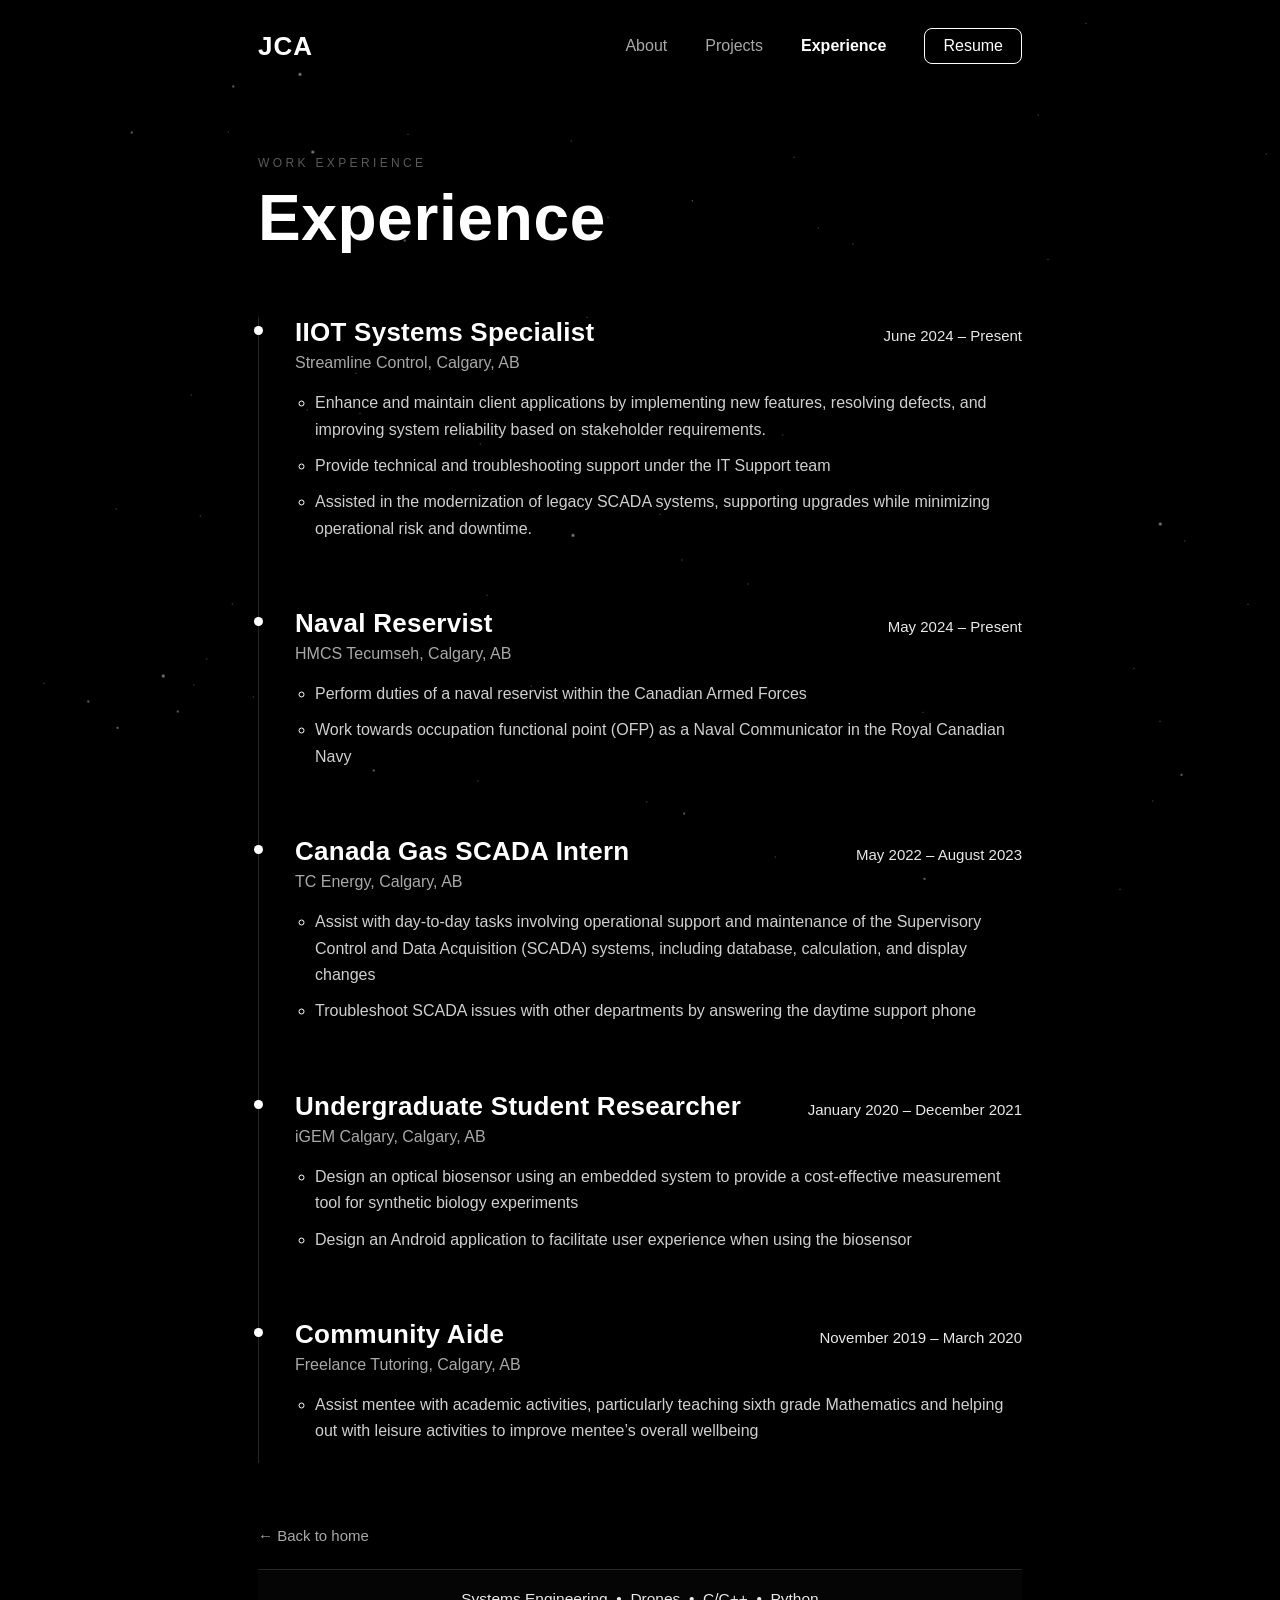
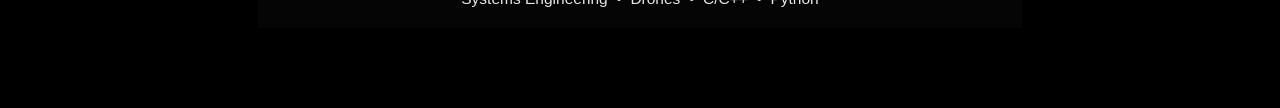
==== experience.html @ 433aab24 "Separated HTML CSS and JS scripts Separated HTML CSS and JS scripts and also added an Experience pag" ====
<!DOCTYPE html>
<html lang="en">
<head>
<meta charset="UTF-8">
<meta name="viewport" content="width=device-width, initial-scale=1.0">
<title>Experience — Cedric Acierto, E.I.T.</title>
<link rel="stylesheet" href="style.css">
</head>
<body>

  <!-- Same twinkling-star background as the landing page (fixed, behind the content) -->
  <div class="starfield" aria-hidden="true">
    <div class="layer layer-specks3" data-depth="5"></div>
    <div class="layer layer-specks" data-depth="11"></div>
    <div class="layer layer-specks2" data-depth="14"></div>
  </div>

  <div class="page-wrap">
    <nav>
      <a class="logo" href="index.html">JCA</a>
      <div class="nav-links">
        <a href="index.html#about">About</a>
        <a href="#">Projects</a>
        <a href="experience.html" class="nav-active" aria-current="page">Experience</a>
        <a class="resume-btn" href="#">Resume</a>
        <button class="burger" aria-label="Menu">&#9776;</button>
      </div>
    </nav>

    <header class="page-header">
      <p class="eyebrow">Work Experience</p>
      <h1>Experience</h1>
    </header>

    <ol class="timeline">
      <li class="role">
        <div class="role-head">
          <div>
            <h2 class="role-title">IIOT Systems Specialist</h2>
            <p class="role-org">Streamline Control, Calgary, AB</p>
          </div>
          <p class="role-date">June 2024 – Present</p>
        </div>
        <ul class="role-bullets">
          <li>Enhance and maintain client applications by implementing new features, resolving defects, and improving system reliability based on stakeholder requirements.</li>
          <li>Provide technical and troubleshooting support under the IT Support team</li>
          <li>Assisted in the modernization of legacy SCADA systems, supporting upgrades while minimizing operational risk and downtime.</li>
        </ul>
      </li>

      <li class="role">
        <div class="role-head">
          <div>
            <h2 class="role-title">Naval Reservist</h2>
            <p class="role-org">HMCS Tecumseh, Calgary, AB</p>
          </div>
          <p class="role-date">May 2024 – Present</p>
        </div>
        <ul class="role-bullets">
          <li>Perform duties of a naval reservist within the Canadian Armed Forces</li>
          <li>Work towards occupation functional point (OFP) as a Naval Communicator in the Royal Canadian Navy</li>
        </ul>
      </li>

      <li class="role">
        <div class="role-head">
          <div>
            <h2 class="role-title">Canada Gas SCADA Intern</h2>
            <p class="role-org">TC Energy, Calgary, AB</p>
          </div>
          <p class="role-date">May 2022 – August 2023</p>
        </div>
        <ul class="role-bullets">
          <li>Assist with day-to-day tasks involving operational support and maintenance of the Supervisory Control and Data Acquisition (SCADA) systems, including database, calculation, and display changes</li>
          <li>Troubleshoot SCADA issues with other departments by answering the daytime support phone</li>
        </ul>
      </li>

      <li class="role">
        <div class="role-head">
          <div>
            <h2 class="role-title">Undergraduate Student Researcher</h2>
            <p class="role-org">iGEM Calgary, Calgary, AB</p>
          </div>
          <p class="role-date">January 2020 – December 2021</p>
        </div>
        <ul class="role-bullets">
          <li>Design an optical biosensor using an embedded system to provide a cost-effective measurement tool for synthetic biology experiments</li>
          <li>Design an Android application to facilitate user experience when using the biosensor</li>
        </ul>
      </li>

      <li class="role">
        <div class="role-head">
          <div>
            <h2 class="role-title">Community Aide</h2>
            <p class="role-org">Freelance Tutoring, Calgary, AB</p>
          </div>
          <p class="role-date">November 2019 – March 2020</p>
        </div>
        <ul class="role-bullets">
          <li>Assist mentee with academic activities, particularly teaching sixth grade Mathematics and helping out with leisure activities to improve mentee’s overall wellbeing</li>
        </ul>
      </li>
    </ol>

    <footer class="exp-footer">
      <a class="back-link" href="index.html">&larr; Back to home</a>
    </footer>
    <div class="strip">Systems Engineering &nbsp;&bull;&nbsp; Drones &nbsp;&bull;&nbsp; C/C++ &nbsp;&bull;&nbsp; Python</div>
  </div>

<script src="script.js"></script>
</body>
</html>
---- style.css ----
:root { --black:#000; --white:#fff; --grey:#a8a8a8; --dim:#5a5a5a; --line:#262626; }
  * { margin:0; padding:0; box-sizing:border-box; }
  html { scroll-behavior:smooth; }
  body { background:var(--black); color:var(--white); font-family:Helvetica, Arial, sans-serif; overflow-x:hidden; }

  /* ---------- Parallax stage ---------- */
  .stage { position:relative; height:100vh; min-height:620px; overflow:hidden; }
  .layer { position:absolute; inset:-6%; will-change:transform; pointer-events:none; }

  /* Starfield: three parallax layers of individual stars, generated by the
     script at the bottom (76 stars total). NO constellation lines, shapes,
     or labels. Each star twinkles on its OWN slow timer — random duration
     and a negative delay so they're never in sync — fading gently between
     dim and soft-bright. Subtle on purpose (Cedric, 2026-10-22): this
     replaced an earlier whole-layer opacity pulse that read as one big
     fade rather than a twinkle. */
  .star { position:absolute; background:#fff; border-radius:50%; opacity:.5;
          animation:starTwinkle ease-in-out infinite alternate; }
  @keyframes starTwinkle { from { opacity:.16; } to { opacity:.85; } }


  /* ---------- Content ---------- */
  .content { position:relative; z-index:5; height:100%; display:flex; flex-direction:column; will-change:transform; }
  nav { display:flex; justify-content:space-between; align-items:center; padding:28px 48px; }
  .logo { font-weight:700; font-size:26px; letter-spacing:.04em; color:#fff; text-decoration:none; }
  .nav-links { display:flex; gap:38px; align-items:center; }
  .nav-links a { color:var(--grey); text-decoration:none; font-size:16px; }
  .nav-links a:hover { color:#fff; }
  .resume-btn { border:1px solid #fff; border-radius:8px; padding:8px 18px; color:#fff !important; }
  .burger { display:none; background:none; border:0; color:#fff; font-size:26px; cursor:pointer; }

  .hero { flex:1; display:flex; flex-direction:column; justify-content:center; align-items:center; text-align:center; padding:0 24px; }
  h1 { font-size:clamp(34px, 6.2vw, 68px); font-weight:700; letter-spacing:.01em; line-height:1.08; }
  .sub { margin-top:18px; font-size:clamp(19px, 3vw, 31px); color:#e8e8e8; font-weight:500; }
  .cred { margin-top:18px; font-size:clamp(13px, 1.6vw, 16.5px); color:var(--grey); }
  .buttons { margin-top:42px; display:flex; gap:20px; flex-wrap:wrap; justify-content:center; }
  .btn { font-size:17px; text-decoration:none; border-radius:8px; padding:15px 42px; }
  .btn-fill { background:#fff; color:#000; font-weight:600; }
  .btn-line { border:1px solid #fff; color:#fff; }
  .btn-line:hover { background:#fff; color:#000; }

  .strip { border-top:1px solid var(--line); padding:20px 16px; text-align:center; color:#e8e8e8; font-size:15.5px; background:rgba(255,255,255,.02); }
  .scroll-hint { text-align:center; color:var(--dim); font-size:12px; letter-spacing:.28em; padding:12px 0 18px; text-transform:uppercase; }

  /* Second panel so scroll-parallax is visible */
  .panel { position:relative; padding:110px 24px 130px; text-align:center; border-top:1px solid var(--line); background:#000; }
  .panel h2 { font-size:clamp(24px, 3.4vw, 36px); font-weight:600; letter-spacing:.02em; }
  .panel p { margin:18px auto 0; max-width:560px; color:var(--grey); line-height:1.65; font-size:16.5px; }

  @media (max-width:640px) {
    nav { padding:22px; }
    .nav-links a:not(.resume-btn) { display:none; }
    .burger { display:block; }
    .buttons { flex-direction:column; width:min(340px, 88vw); }
    .btn { text-align:center; }
    .stage { min-height:600px; }
  }
  @media (prefers-reduced-motion: reduce) {
    html { scroll-behavior:auto; }
    .layer, .content { transform:none !important; }
    .star { animation:none; }
  }

  /* ---------- Experience page (experience.html only) ---------- */
  /* Fixed starfield behind a scrolling page; same three twinkling layers. */
  .starfield { position:fixed; inset:0; z-index:0; overflow:hidden; pointer-events:none; }
  .page-wrap { position:relative; z-index:5; max-width:860px; margin:0 auto; padding:0 48px 80px; }
  .page-wrap > nav { padding-left:0; padding-right:0; }
  .page-header { padding:64px 0 8px; }
  .eyebrow { font-size:12px; letter-spacing:.28em; text-transform:uppercase; color:var(--dim); }
  .page-header h1 { font-size:clamp(40px, 6vw, 64px); font-weight:700; letter-spacing:.01em; line-height:1.08; margin-top:14px; }
  /* Vertical timeline: one hairline, one white dot per role. */
  .timeline { list-style:none; margin-top:56px; border-left:1px solid var(--line); }
  .role { position:relative; padding:0 0 56px 36px; }
  .role::before { content:""; position:absolute; left:-5px; top:9px; width:9px; height:9px; background:#fff; border-radius:50%; }
  .role:last-child { padding-bottom:8px; }
  .role-head { display:flex; justify-content:space-between; gap:24px; align-items:baseline; flex-wrap:wrap; }
  .role-title { font-size:clamp(20px, 2.6vw, 26px); font-weight:700; letter-spacing:.01em; }
  .role-org { margin-top:6px; color:var(--grey); font-size:16px; }
  .role-date { color:#e8e8e8; font-size:15px; white-space:nowrap; }
  .role-bullets { margin:18px 0 0; padding-left:20px; color:#cfcfcf; line-height:1.65; font-size:16px; }
  .role-bullets li { margin-bottom:10px; }
  .role-bullets li::marker { color:#fff; }
  .nav-active { color:#fff !important; font-weight:600; }
  .exp-footer { margin-top:64px; }
  .back-link { color:var(--grey); text-decoration:none; font-size:15px; }
  .back-link:hover { color:#fff; }
  .page-wrap .strip { margin-top:24px; }

  @media (max-width:640px) {
    .page-wrap { padding:0 22px 64px; }
    .role { padding-left:28px; padding-bottom:44px; }
    .role-date { white-space:normal; }
  }
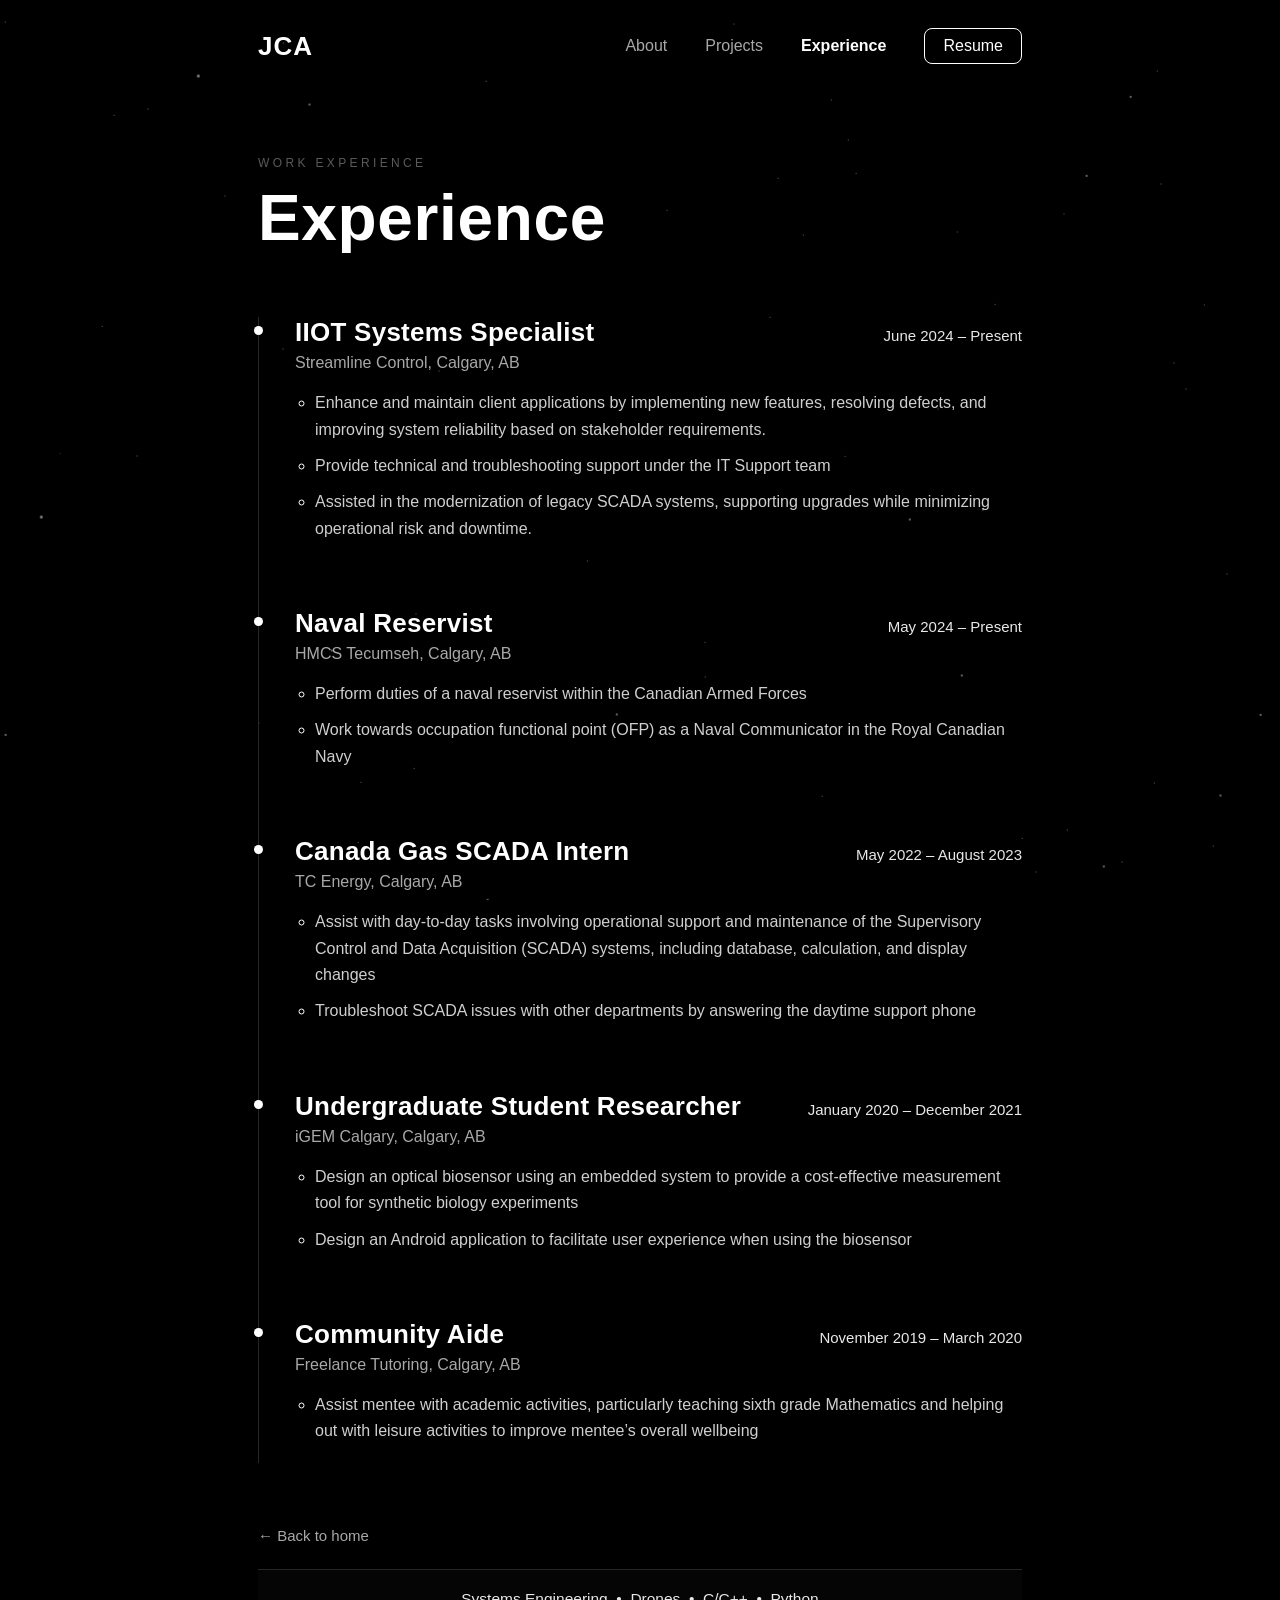
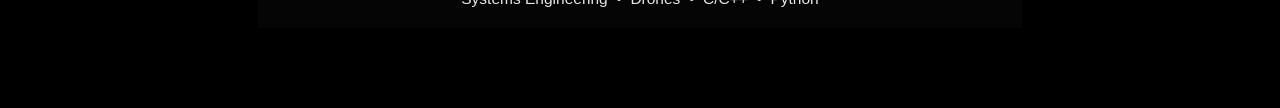
==== commit 68cc2ed8: "Updated links Updated css files" ====
--- a/experience.html
+++ b/experience.html
@@ -20,7 +20,7 @@
       <a class="logo" href="index.html">JCA</a>
       <div class="nav-links">
         <a href="index.html#about">About</a>
-        <a href="#">Projects</a>
+        <a href="projects.html">Projects</a>
         <a href="experience.html" class="nav-active" aria-current="page">Experience</a>
         <a class="resume-btn" href="#">Resume</a>
         <button class="burger" aria-label="Menu">&#9776;</button>
--- a/style.css
+++ b/style.css
@@ -93,3 +93,12 @@
     .role { padding-left:28px; padding-bottom:44px; }
     .role-date { white-space:normal; }
   }
+
+  /* ---------- Projects page (projects.html only) ---------- */
+  .placeholder { margin-top:56px; border:1px solid var(--line); border-radius:12px; padding:36px 32px; background:rgba(255,255,255,.02); }
+  .placeholder-title { font-size:clamp(20px, 2.6vw, 26px); font-weight:700; letter-spacing:.01em; }
+  .placeholder-text { margin-top:12px; color:var(--grey); line-height:1.65; font-size:16.5px; }
+
+  @media (max-width:640px) {
+    .placeholder { padding:28px 24px; }
+  }
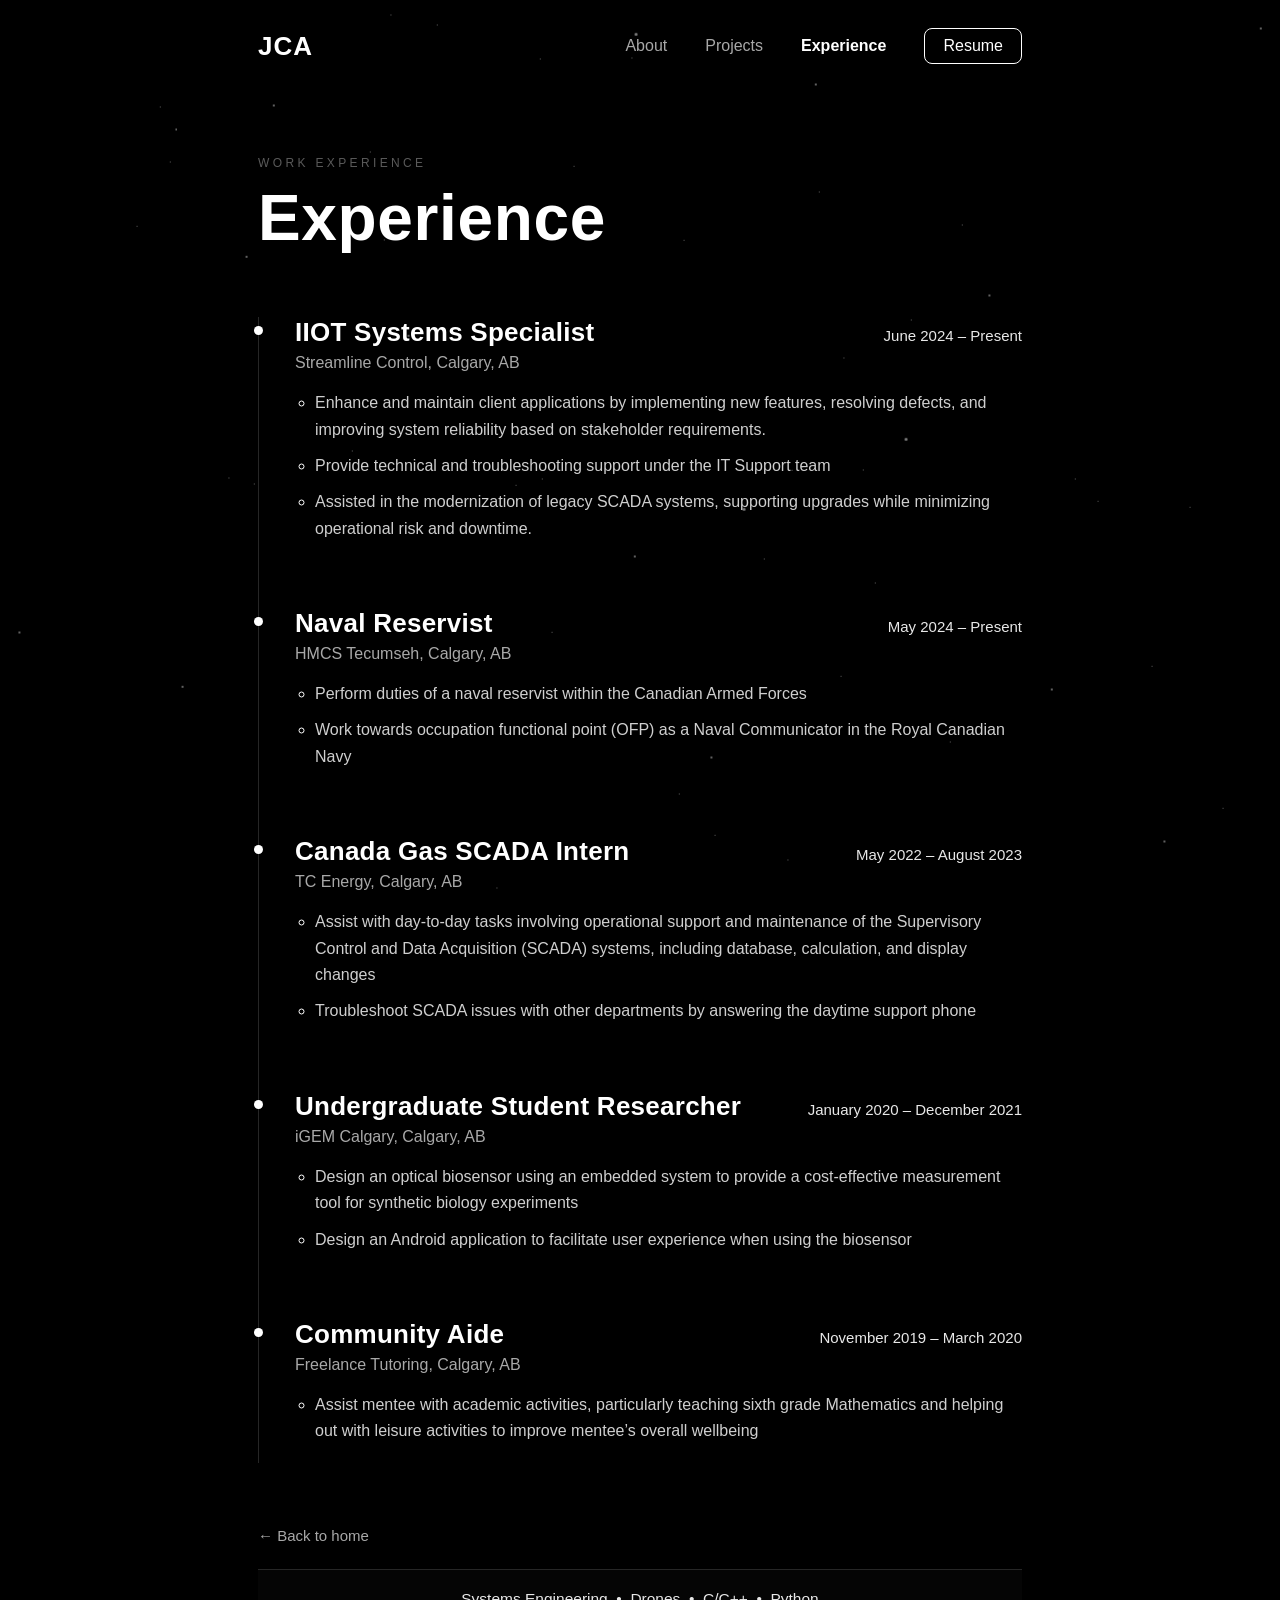
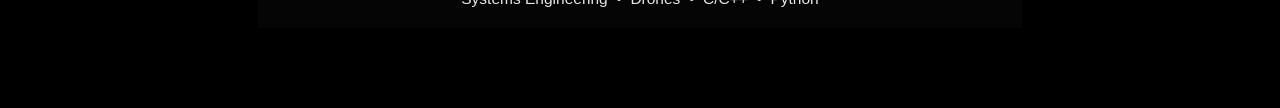
==== commit 3a6d79cf: "Added resume PDF Added resume PDF" ====
--- a/experience.html
+++ b/experience.html
@@ -22,7 +22,7 @@
         <a href="index.html#about">About</a>
         <a href="projects.html">Projects</a>
         <a href="experience.html" class="nav-active" aria-current="page">Experience</a>
-        <a class="resume-btn" href="#">Resume</a>
+        <a class="resume-btn" href="Resume_CedricAcierto.pdf" download>Resume</a>
         <button class="burger" aria-label="Menu">&#9776;</button>
       </div>
     </nav>
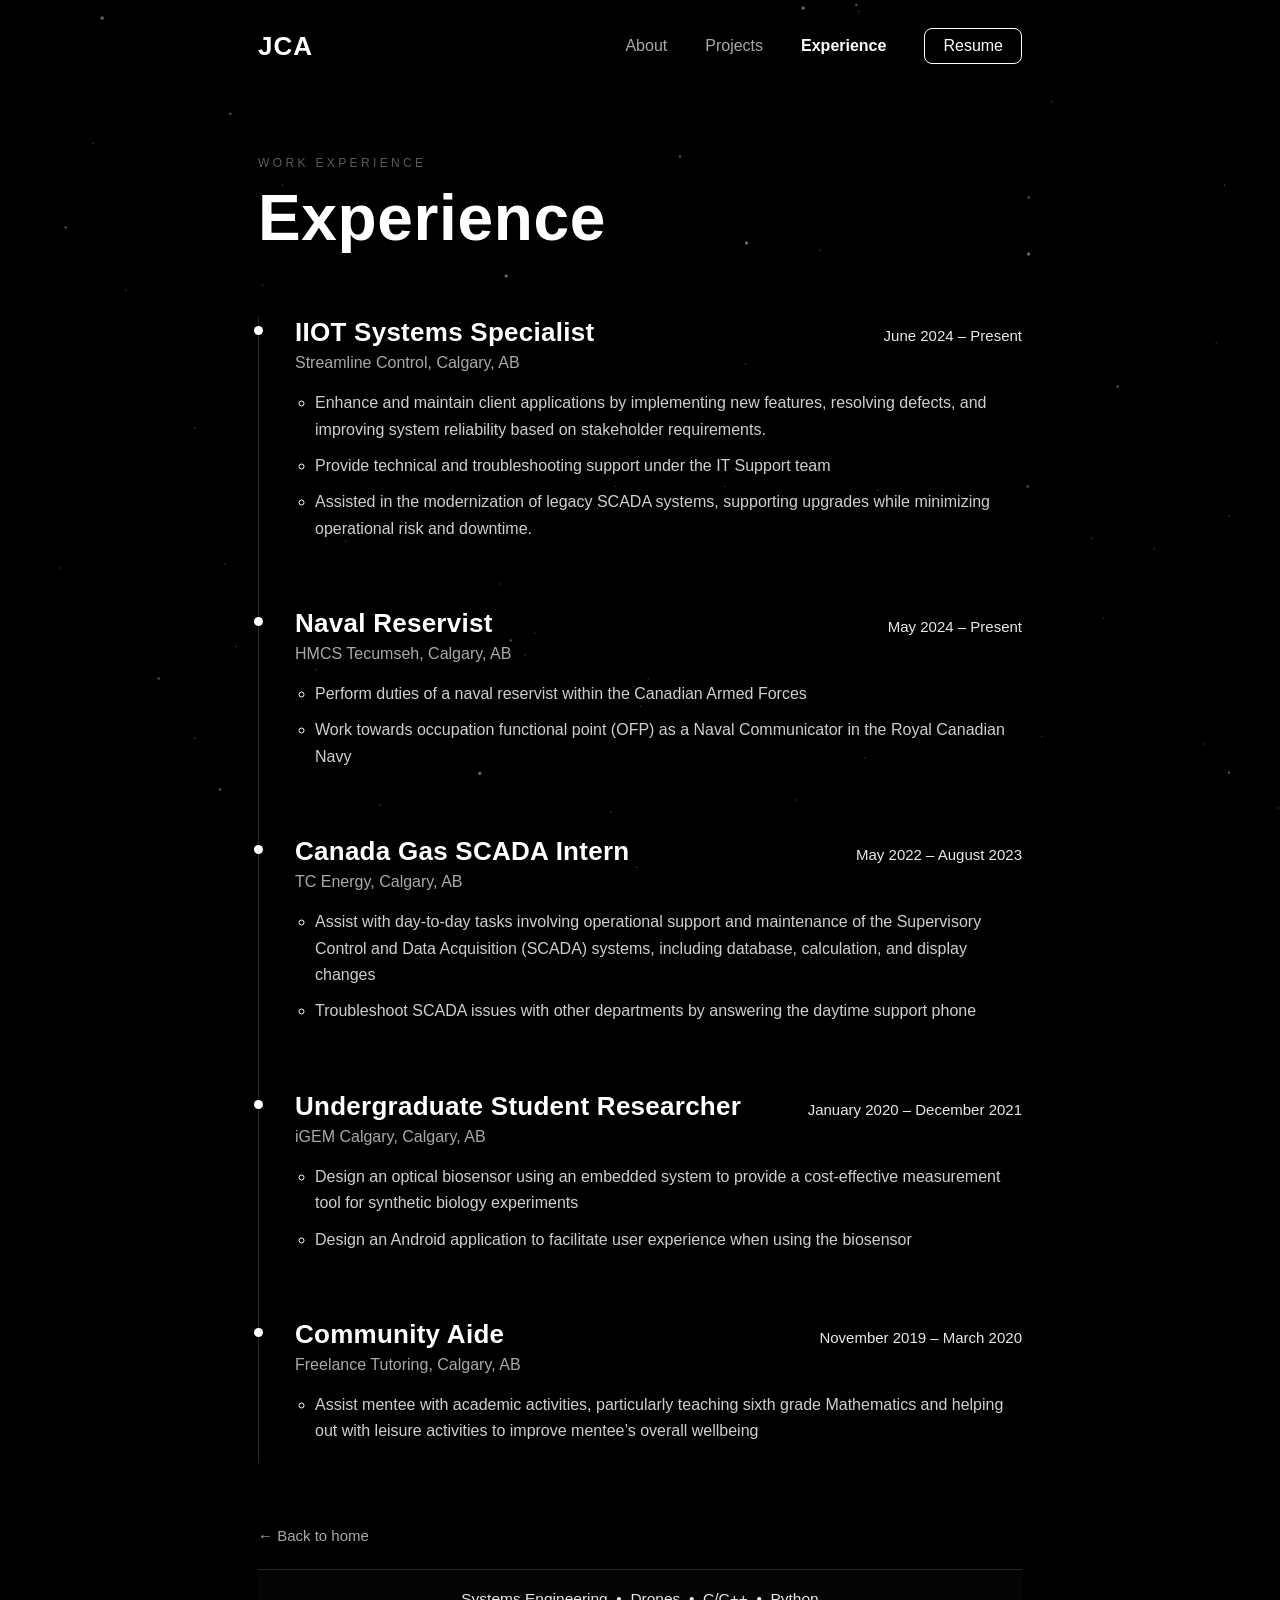
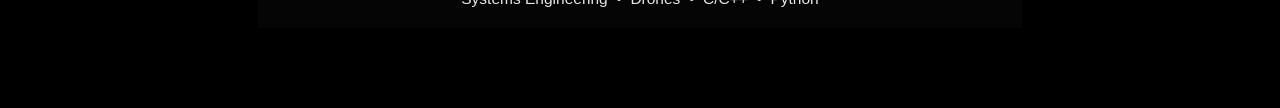
==== commit cd9cdee5: "Fixed multiple pages Fixed the links to projects page from landing, added resume pdf, and added mobi" ====
--- a/experience.html
+++ b/experience.html
@@ -23,8 +23,8 @@
         <a href="projects.html">Projects</a>
         <a href="experience.html" class="nav-active" aria-current="page">Experience</a>
         <a class="resume-btn" href="Resume_CedricAcierto.pdf" download>Resume</a>
-        <button class="burger" aria-label="Menu">&#9776;</button>
       </div>
+      <button class="burger" aria-label="Menu" aria-expanded="false">&#9776;</button>
     </nav>
 
     <header class="page-header">
--- a/style.css
+++ b/style.css
@@ -49,8 +49,17 @@
   .panel p { margin:18px auto 0; max-width:560px; color:var(--grey); line-height:1.65; font-size:16.5px; }
 
   @media (max-width:640px) {
-    nav { padding:22px; }
-    .nav-links a:not(.resume-btn) { display:none; }
+    nav { padding:22px; position:relative; }
+    /* Nav links live in a dropdown below the header until the burger
+       button toggles .open on .nav-links (see script.js). The burger
+       sits outside .nav-links in the markup so it stays in the header. */
+    .nav-links { display:none; position:absolute; top:100%; left:0; right:0; z-index:20;
+                 flex-direction:column; align-items:stretch; gap:0;
+                 background:#000; border-bottom:1px solid var(--line); padding:8px 22px 20px; }
+    .nav-links.open { display:flex; }
+    .nav-links a { display:block; padding:14px 0; font-size:17px; border-top:1px solid var(--line); }
+    .nav-links a:first-child { border-top:0; }
+    .resume-btn { margin-top:14px; text-align:center; }
     .burger { display:block; }
     .buttons { flex-direction:column; width:min(340px, 88vw); }
     .btn { text-align:center; }
